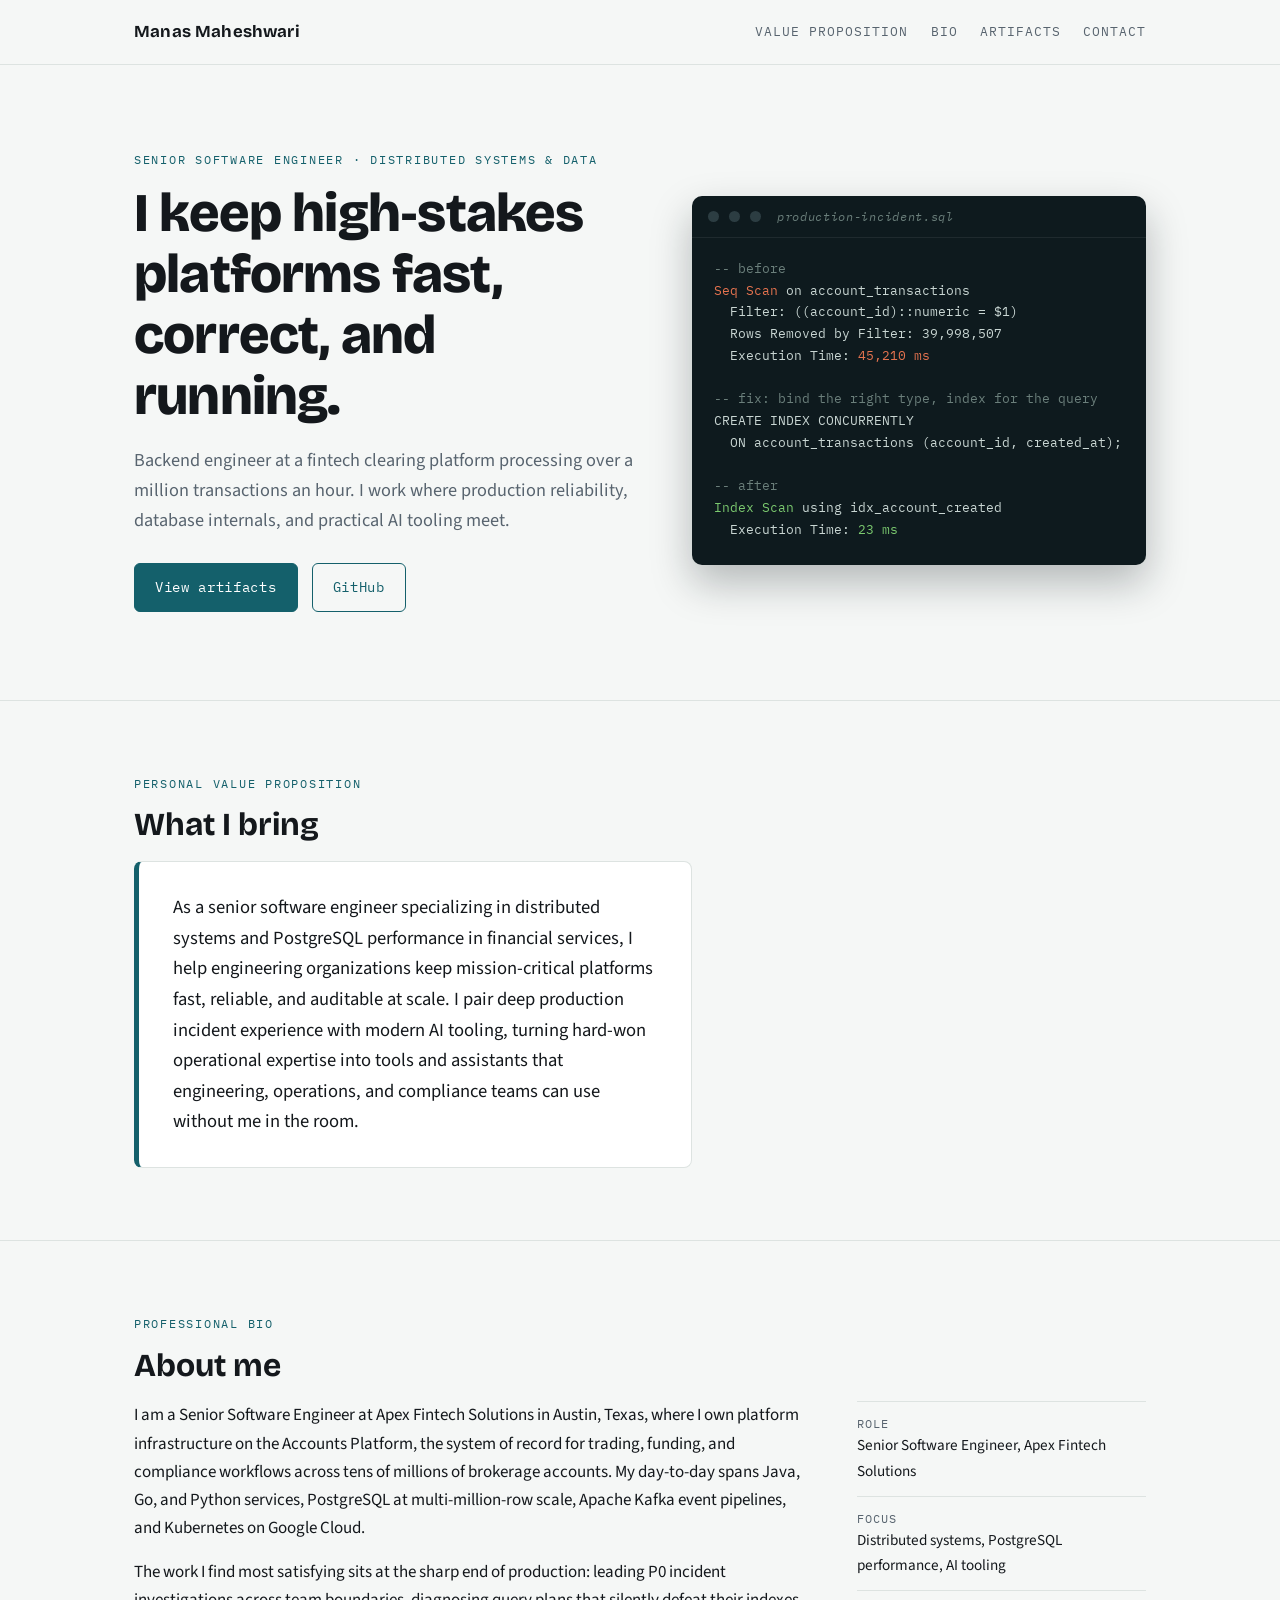
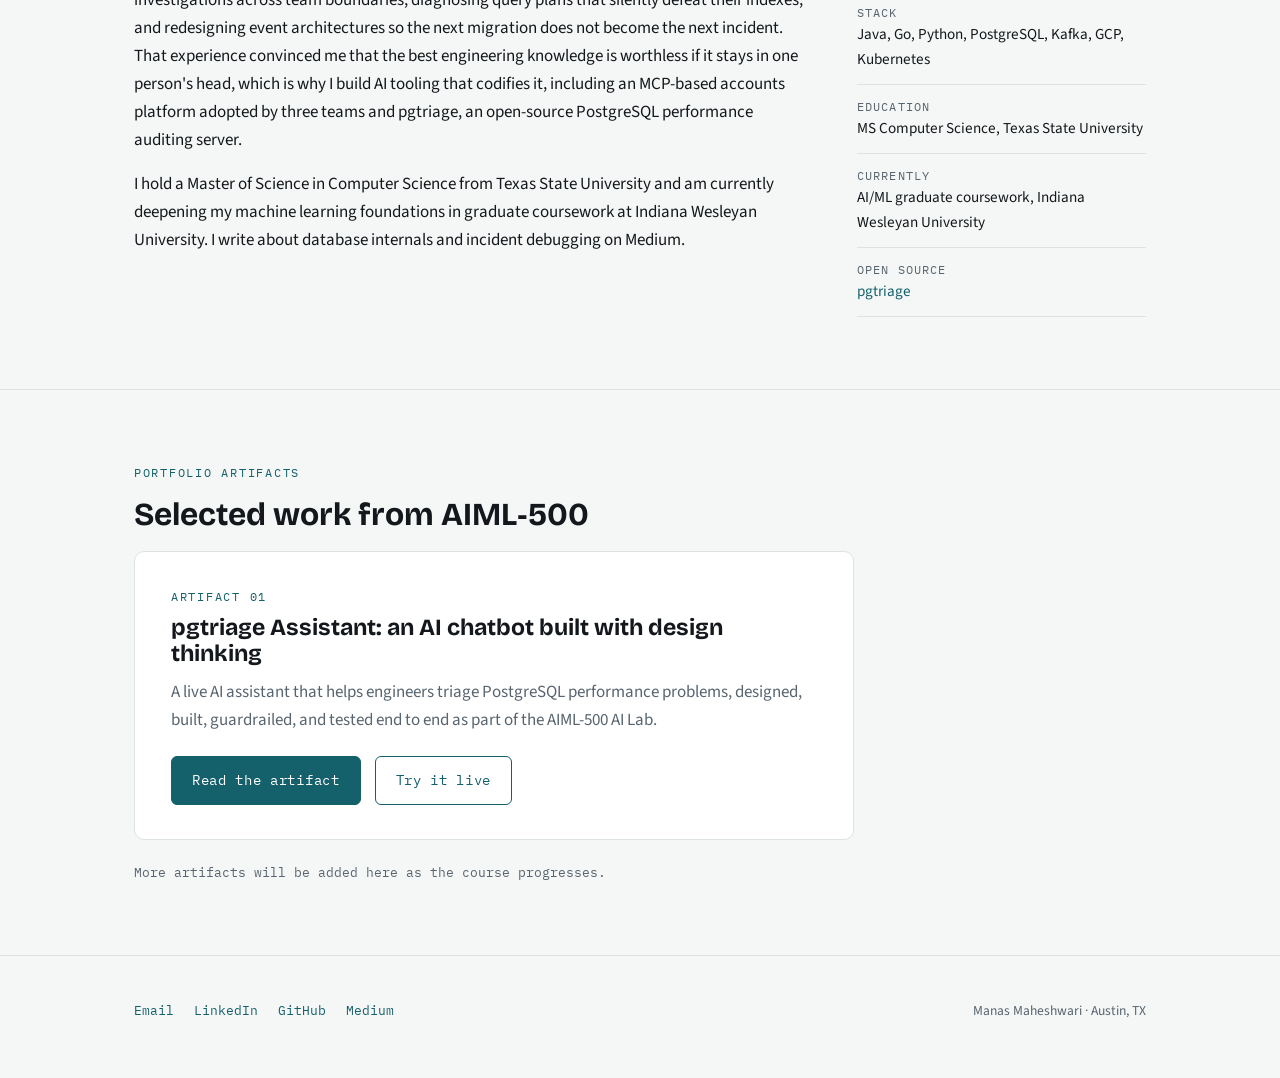
==== index.html @ 8189ac5e "Deploy portfolio site" ====
<!DOCTYPE html>
<html lang="en">
<head>
<meta charset="UTF-8">
<meta name="viewport" content="width=device-width, initial-scale=1.0">
<title>Manas Maheshwari | Senior Software Engineer</title>
<meta name="description" content="Professional portfolio of Manas Maheshwari, senior software engineer specializing in distributed systems, PostgreSQL performance, and AI tooling.">
<link rel="preconnect" href="https://fonts.googleapis.com">
<link rel="preconnect" href="https://fonts.gstatic.com" crossorigin>
<link href="https://fonts.googleapis.com/css2?family=Bricolage+Grotesque:wght@700;800&family=IBM+Plex+Mono:wght@400;500&family=Source+Sans+3:wght@400;600&display=swap" rel="stylesheet">
<link rel="stylesheet" href="styles.css">
</head>
<body>

<header class="site-head">
  <div class="wrap">
    <a class="wordmark" href="index.html">Manas Maheshwari</a>
    <nav class="site-nav" aria-label="Site">
      <a href="#value">Value Proposition</a>
      <a href="#bio">Bio</a>
      <a href="#artifacts">Artifacts</a>
      <a href="#contact">Contact</a>
    </nav>
  </div>
</header>

<main>

<section class="hero">
  <div class="wrap hero-grid">
    <div>
      <span class="eyebrow">Senior Software Engineer &middot; Distributed Systems &amp; Data</span>
      <h1>I keep high&#8209;stakes platforms fast, correct, and running.</h1>
      <p class="lede">Backend engineer at a fintech clearing platform processing over a million transactions an hour. I work where production reliability, database internals, and practical AI tooling meet.</p>
      <div class="hero-links">
        <a class="btn btn-solid" href="#artifacts">View artifacts</a>
        <a class="btn btn-ghost" href="https://github.com/manas-maheshwari" rel="noopener">GitHub</a>
      </div>
    </div>
    <div class="term" role="img" aria-label="Terminal showing a PostgreSQL query fixed from 45 seconds to 23 milliseconds by correcting a type cast and adding a composite index">
      <div class="term-bar"><span></span><span></span><span></span><em class="term-title">production-incident.sql</em></div>
      <pre><span class="t-dim">-- before</span>
<span class="t-bad">Seq Scan</span> on account_transactions
  Filter: ((account_id)::numeric = $1)
  Rows Removed by Filter: 39,998,507
  Execution Time: <span class="t-bad">45,210 ms</span>

<span class="t-dim">-- fix: bind the right type, index for the query</span>
CREATE INDEX CONCURRENTLY
  ON account_transactions (account_id, created_at);

<span class="t-dim">-- after</span>
<span class="t-good">Index Scan</span> using idx_account_created
  Execution Time: <span class="t-good">23 ms</span></pre>
    </div>
  </div>
</section>

<section id="value">
  <div class="wrap">
    <span class="eyebrow">Personal Value Proposition</span>
    <h2>What I bring</h2>
    <div class="vp-card">
      <p>As a senior software engineer specializing in distributed systems and PostgreSQL performance in financial services, I help engineering organizations keep mission&#8209;critical platforms fast, reliable, and auditable at scale. I pair deep production incident experience with modern AI tooling, turning hard&#8209;won operational expertise into tools and assistants that engineering, operations, and compliance teams can use without me in the room.</p>
    </div>
  </div>
</section>

<section id="bio">
  <div class="wrap">
    <span class="eyebrow">Professional Bio</span>
    <h2>About me</h2>
    <div class="bio-grid">
      <div>
        <p>I am a Senior Software Engineer at Apex Fintech Solutions in Austin, Texas, where I own platform infrastructure on the Accounts Platform, the system of record for trading, funding, and compliance workflows across tens of millions of brokerage accounts. My day&#8209;to&#8209;day spans Java, Go, and Python services, PostgreSQL at multi&#8209;million&#8209;row scale, Apache Kafka event pipelines, and Kubernetes on Google Cloud.</p>
        <p>The work I find most satisfying sits at the sharp end of production: leading P0 incident investigations across team boundaries, diagnosing query plans that silently defeat their indexes, and redesigning event architectures so the next migration does not become the next incident. That experience convinced me that the best engineering knowledge is worthless if it stays in one person's head, which is why I build AI tooling that codifies it, including an MCP&#8209;based accounts platform adopted by three teams and pgtriage, an open&#8209;source PostgreSQL performance auditing server.</p>
        <p>I hold a Master of Science in Computer Science from Texas State University and am currently deepening my machine learning foundations in graduate coursework at Indiana Wesleyan University. I write about database internals and incident debugging on Medium.</p>
      </div>
      <div>
        <ul class="fact-list">
          <li><span class="fact-label">Role</span>Senior Software Engineer, Apex Fintech Solutions</li>
          <li><span class="fact-label">Focus</span>Distributed systems, PostgreSQL performance, AI tooling</li>
          <li><span class="fact-label">Stack</span>Java, Go, Python, PostgreSQL, Kafka, GCP, Kubernetes</li>
          <li><span class="fact-label">Education</span>MS Computer Science, Texas State University</li>
          <li><span class="fact-label">Currently</span>AI/ML graduate coursework, Indiana Wesleyan University</li>
          <li><span class="fact-label">Open source</span><a href="https://github.com/pgtriage/pgtriage" rel="noopener">pgtriage</a></li>
        </ul>
      </div>
    </div>
  </div>
</section>

<section id="artifacts">
  <div class="wrap">
    <span class="eyebrow">Portfolio Artifacts</span>
    <h2>Selected work from AIML&#8209;500</h2>
    <article class="artifact-card">
      <span class="eyebrow">Artifact 01</span>
      <h3>pgtriage Assistant: an AI chatbot built with design thinking</h3>
      <p>A live AI assistant that helps engineers triage PostgreSQL performance problems, designed, built, guardrailed, and tested end to end as part of the AIML&#8209;500 AI Lab.</p>
      <div class="hero-links">
        <a class="btn btn-solid" href="artifacts/pgtriage-assistant.html">Read the artifact</a>
        <a class="btn btn-ghost" href="https://www.chatbase.co/re2tXFwC-G8Z8DfDyKkY0/help" rel="noopener">Try it live</a>
      </div>
    </article>
    <p class="coming">More artifacts will be added here as the course progresses.</p>
  </div>
</section>

</main>

<footer class="site-foot" id="contact">
  <div class="wrap">
    <div class="foot-links">
      <a href="mailto:manas07maheshwari@gmail.com">Email</a>
      <a href="https://www.linkedin.com/in/manasmaheshwari" rel="noopener">LinkedIn</a>
      <a href="https://github.com/manas-maheshwari" rel="noopener">GitHub</a>
      <a href="https://medium.com/@cs.mailmanas" rel="noopener">Medium</a>
    </div>
    <p class="foot-note">Manas Maheshwari &middot; Austin, TX</p>
  </div>
</footer>

</body>
</html>
---- styles.css ----
/* Manas Maheshwari - Professional Portfolio */

:root {
  --ink: #14181c;
  --slate: #58646f;
  --paper: #f5f7f6;
  --card: #ffffff;
  --line: #dde3e1;
  --petrol: #14606b;
  --petrol-dark: #0d4750;
  --term-bg: #0e1a1e;
  --term-text: #c9d6d3;
  --term-green: #7bc96f;
  --term-red: #e5734f;
  --term-dim: #6b7f7b;
}

* { box-sizing: border-box; margin: 0; padding: 0; }

html { scroll-behavior: smooth; }
@media (prefers-reduced-motion: reduce) {
  html { scroll-behavior: auto; }
  * { animation: none !important; transition: none !important; }
}

body {
  font-family: "Source Sans 3", "Segoe UI", system-ui, sans-serif;
  font-size: 17px;
  line-height: 1.65;
  color: var(--ink);
  background: var(--paper);
}

.wrap { max-width: 1060px; margin: 0 auto; padding: 0 24px; }

a { color: var(--petrol); text-decoration: none; }
a:hover { text-decoration: underline; }
a:focus-visible, button:focus-visible {
  outline: 3px solid var(--petrol);
  outline-offset: 2px;
  border-radius: 4px;
}

/* ---------- header ---------- */
.site-head {
  border-bottom: 1px solid var(--line);
  background: var(--paper);
}
.site-head .wrap {
  display: flex;
  align-items: center;
  justify-content: space-between;
  padding-top: 18px;
  padding-bottom: 18px;
  gap: 16px;
  flex-wrap: wrap;
}
.wordmark {
  font-family: "Bricolage Grotesque", sans-serif;
  font-weight: 700;
  font-size: 1.05rem;
  color: var(--ink);
  letter-spacing: 0.01em;
}
.wordmark:hover { text-decoration: none; color: var(--petrol); }
.site-nav { display: flex; gap: 22px; flex-wrap: wrap; }
.site-nav a {
  font-family: "IBM Plex Mono", monospace;
  font-size: 0.8rem;
  letter-spacing: 0.08em;
  text-transform: uppercase;
  color: var(--slate);
}
.site-nav a:hover { color: var(--petrol); text-decoration: none; }

/* ---------- shared type ---------- */
.eyebrow {
  font-family: "IBM Plex Mono", monospace;
  font-size: 0.78rem;
  letter-spacing: 0.14em;
  text-transform: uppercase;
  color: var(--petrol);
  display: block;
  margin-bottom: 14px;
}
h1, h2, h3 {
  font-family: "Bricolage Grotesque", sans-serif;
  line-height: 1.12;
  color: var(--ink);
}
h1 { font-size: clamp(2.2rem, 5.5vw, 3.4rem); font-weight: 800; letter-spacing: -0.015em; }
h2 { font-size: clamp(1.5rem, 3.2vw, 2rem); font-weight: 700; margin-bottom: 18px; }
h3 { font-size: 1.15rem; font-weight: 700; }
.lede { font-size: 1.14rem; color: var(--slate); max-width: 58ch; }

section { padding: 72px 0; }
section + section { border-top: 1px solid var(--line); }

/* ---------- hero ---------- */
.hero { padding: 84px 0 88px; }
.hero-grid {
  display: grid;
  grid-template-columns: minmax(0, 1.05fr) minmax(0, 0.95fr);
  gap: 56px;
  align-items: center;
}
.hero h1 { margin: 6px 0 18px; }
.hero .lede { margin-bottom: 28px; }
.hero-links { display: flex; gap: 14px; flex-wrap: wrap; }
.btn {
  display: inline-block;
  font-family: "IBM Plex Mono", monospace;
  font-size: 0.85rem;
  letter-spacing: 0.05em;
  padding: 12px 20px;
  border-radius: 6px;
  border: 1.5px solid var(--petrol);
}
.btn-solid { background: var(--petrol); color: #fff; }
.btn-solid:hover { background: var(--petrol-dark); border-color: var(--petrol-dark); text-decoration: none; }
.btn-ghost { color: var(--petrol); background: transparent; }
.btn-ghost:hover { background: rgba(20, 96, 107, 0.08); text-decoration: none; }

/* terminal card: the signature */
.term {
  background: var(--term-bg);
  border-radius: 10px;
  box-shadow: 0 18px 40px rgba(14, 26, 30, 0.28);
  overflow: hidden;
}
.term-bar {
  display: flex;
  align-items: center;
  gap: 10px;
  padding: 11px 16px;
  border-bottom: 1px solid rgba(255, 255, 255, 0.07);
}
.term-bar span { width: 11px; height: 11px; border-radius: 50%; background: #2c3d42; display: inline-block; }
.term-title {
  font-family: "IBM Plex Mono", monospace;
  font-size: 0.72rem;
  color: var(--term-dim);
  margin-left: 6px;
  letter-spacing: 0.06em;
}
.term pre {
  font-family: "IBM Plex Mono", monospace;
  font-size: 0.8rem;
  line-height: 1.7;
  color: var(--term-text);
  padding: 20px 22px 24px;
  overflow-x: auto;
}
.t-dim { color: var(--term-dim); }
.t-bad { color: var(--term-red); }
.t-good { color: var(--term-green); }

/* ---------- value prop ---------- */
.vp-card {
  background: var(--card);
  border: 1px solid var(--line);
  border-left: 5px solid var(--petrol);
  border-radius: 8px;
  padding: 30px 34px;
  font-size: 1.16rem;
  max-width: 62ch;
}

/* ---------- bio ---------- */
.bio-grid {
  display: grid;
  grid-template-columns: minmax(0, 1.4fr) minmax(0, 0.6fr);
  gap: 48px;
}
.bio-grid p + p { margin-top: 16px; }
.fact-list { list-style: none; }
.fact-list li {
  padding: 12px 0;
  border-bottom: 1px solid var(--line);
  font-size: 0.95rem;
}
.fact-list li:first-child { border-top: 1px solid var(--line); }
.fact-label {
  font-family: "IBM Plex Mono", monospace;
  font-size: 0.72rem;
  letter-spacing: 0.1em;
  text-transform: uppercase;
  color: var(--slate);
  display: block;
}

/* ---------- artifacts ---------- */
.artifact-card {
  background: var(--card);
  border: 1px solid var(--line);
  border-radius: 10px;
  padding: 34px 36px;
  max-width: 720px;
}
.artifact-card .eyebrow { margin-bottom: 8px; }
.artifact-card h3 { font-size: 1.45rem; margin-bottom: 12px; }
.artifact-card p { color: var(--slate); margin-bottom: 22px; }
.coming {
  margin-top: 22px;
  font-family: "IBM Plex Mono", monospace;
  font-size: 0.8rem;
  color: var(--slate);
}

/* ---------- artifact detail page ---------- */
.art-head { padding: 64px 0 40px; }
.art-head h1 { font-size: clamp(1.9rem, 4.5vw, 2.7rem); margin: 6px 0 14px; }
.art-meta {
  font-family: "IBM Plex Mono", monospace;
  font-size: 0.8rem;
  color: var(--slate);
}
.art-body { padding-bottom: 80px; }
.art-section { padding: 34px 0; border-top: 1px solid var(--line); }
.art-section h2 { font-size: 1.25rem; margin-bottom: 12px; }
.art-section p + p { margin-top: 14px; }
.art-section ul, .art-section ol { margin: 12px 0 0 22px; }
.art-section li { margin-bottom: 8px; }
.art-cta { margin: 26px 0 10px; display: flex; gap: 14px; flex-wrap: wrap; }

.vp-split { display: grid; grid-template-columns: 1fr 1fr; gap: 26px; margin-top: 16px; }
.vp-split .cell {
  background: var(--card);
  border: 1px solid var(--line);
  border-radius: 8px;
  padding: 22px 24px;
}
.vp-split h3 { margin-bottom: 8px; font-size: 1rem; }

/* chat excerpt */
.chat {
  background: var(--card);
  border: 1px solid var(--line);
  border-radius: 10px;
  padding: 26px;
  margin-top: 18px;
  max-width: 640px;
}
.chat .msg { margin-bottom: 16px; }
.chat .who {
  font-family: "IBM Plex Mono", monospace;
  font-size: 0.7rem;
  letter-spacing: 0.1em;
  text-transform: uppercase;
  color: var(--slate);
  display: block;
  margin-bottom: 4px;
}
.chat .bubble {
  border-radius: 8px;
  padding: 12px 16px;
  font-size: 0.95rem;
}
.chat .user .bubble { background: var(--petrol); color: #fff; }
.chat .bot .bubble { background: var(--paper); border: 1px solid var(--line); }

/* ---------- footer ---------- */
.site-foot {
  border-top: 1px solid var(--line);
  padding: 44px 0 56px;
}
.site-foot .wrap { display: flex; justify-content: space-between; gap: 20px; flex-wrap: wrap; }
.foot-links { display: flex; gap: 20px; flex-wrap: wrap; }
.foot-links a { font-family: "IBM Plex Mono", monospace; font-size: 0.82rem; }
.foot-note { color: var(--slate); font-size: 0.85rem; }

/* ---------- responsive ---------- */
@media (max-width: 860px) {
  .hero-grid, .bio-grid, .vp-split { grid-template-columns: 1fr; }
  .hero { padding: 56px 0 64px; }
  section { padding: 56px 0; }
}
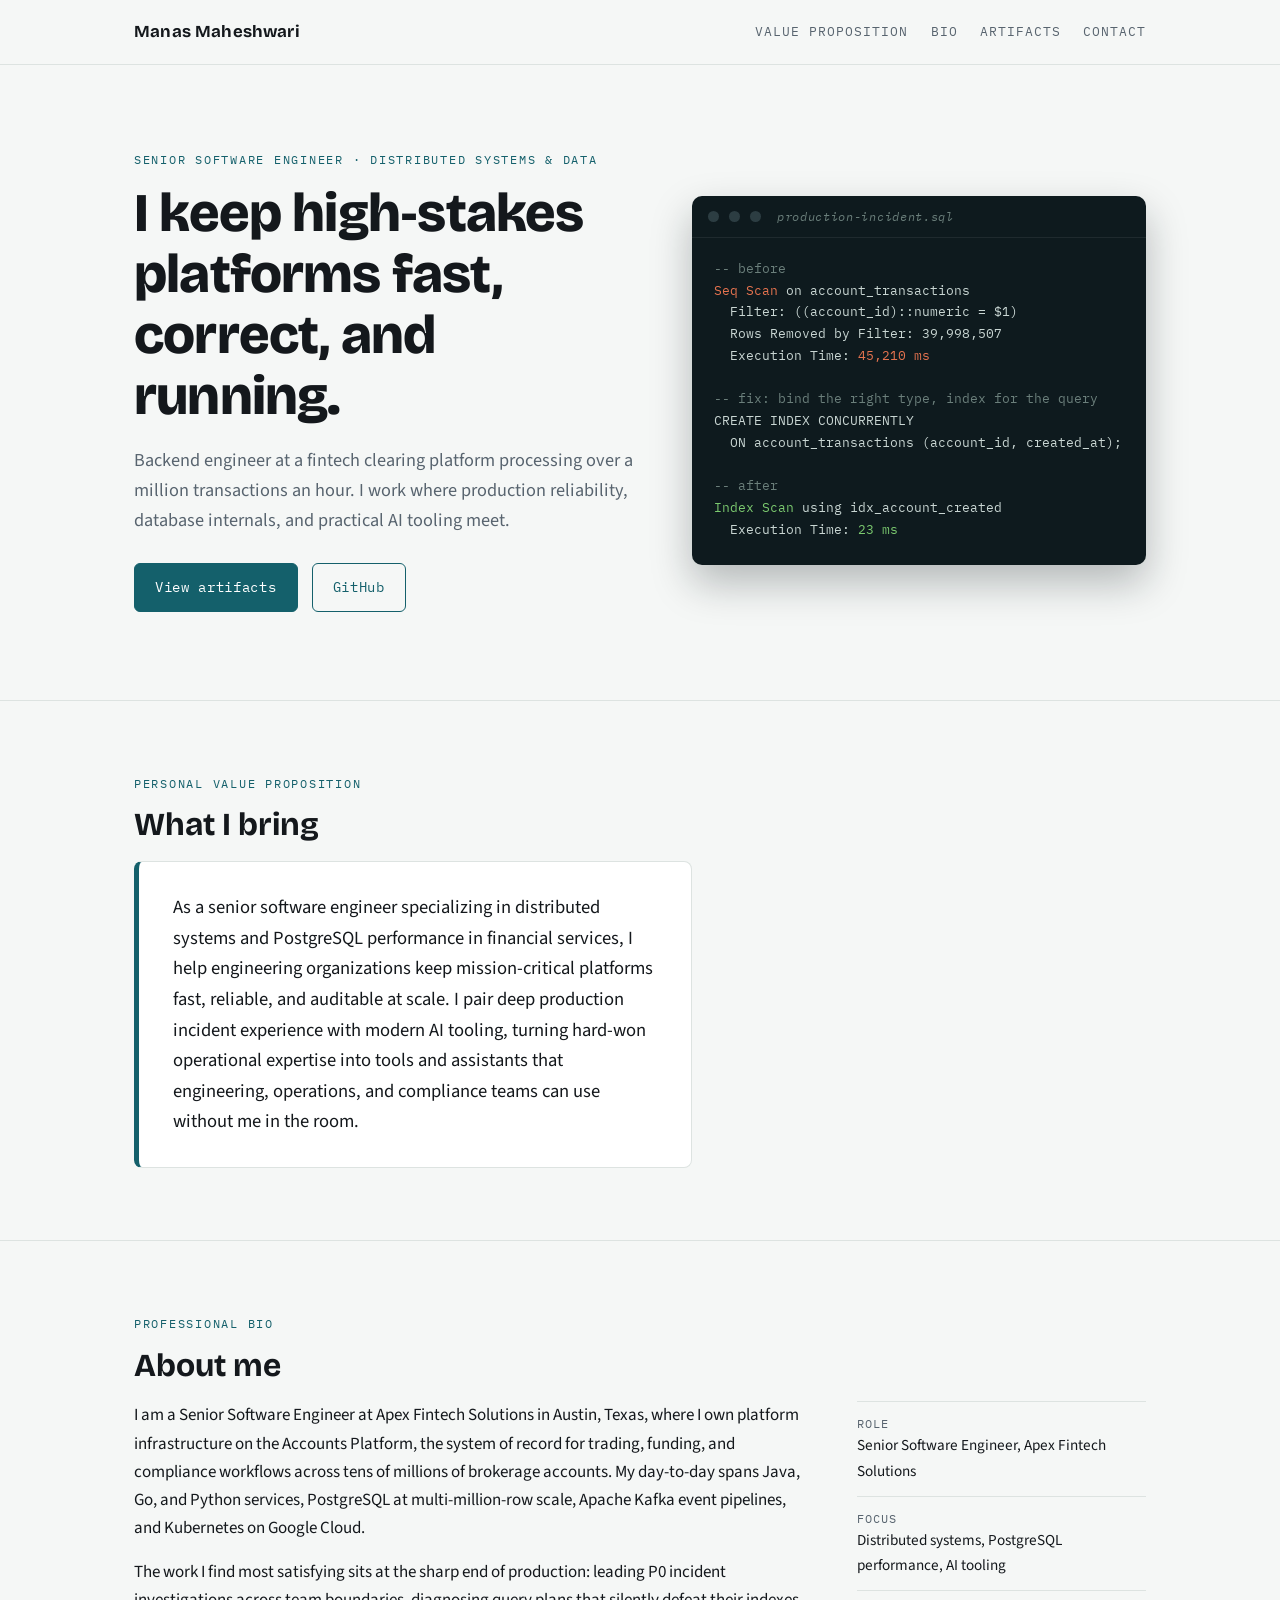
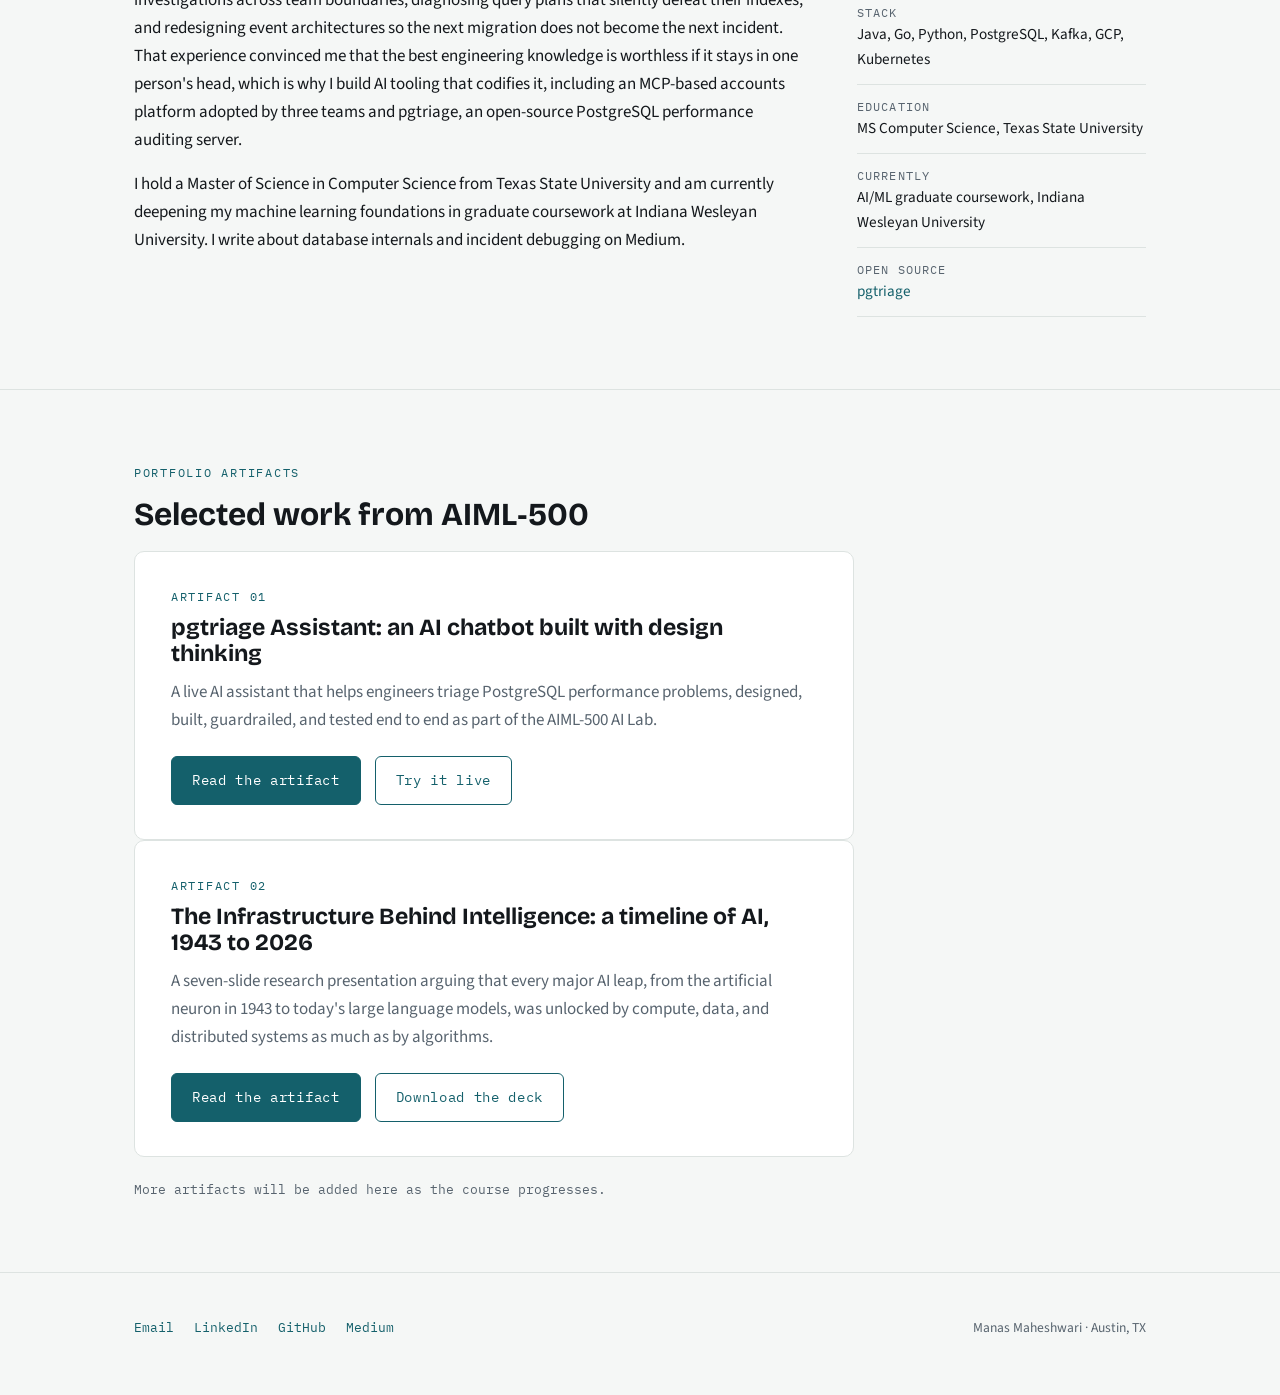
==== commit d33ed572: "Add Artifact 2: The Infrastructure Behind Intelligence (AIML-500 1.3)" ====
--- a/index.html
+++ b/index.html
@@ -103,6 +103,15 @@
         <a class="btn btn-ghost" href="https://www.chatbase.co/re2tXFwC-G8Z8DfDyKkY0/help" rel="noopener">Try it live</a>
       </div>
     </article>
+    <article class="artifact-card">
+      <span class="eyebrow">Artifact 02</span>
+      <h3>The Infrastructure Behind Intelligence: a timeline of AI, 1943 to 2026</h3>
+      <p>A seven&#8209;slide research presentation arguing that every major AI leap, from the artificial neuron in 1943 to today's large language models, was unlocked by compute, data, and distributed systems as much as by algorithms.</p>
+      <div class="hero-links">
+        <a class="btn btn-solid" href="artifacts/ai-ml-timelines.html">Read the artifact</a>
+        <a class="btn btn-ghost" href="artifacts/ai-ml-timelines.pptx">Download the deck</a>
+      </div>
+    </article>
     <p class="coming">More artifacts will be added here as the course progresses.</p>
   </div>
 </section>
--- a/styles.css
+++ b/styles.css
@@ -275,3 +275,28 @@
   .hero { padding: 56px 0 64px; }
   section { padding: 56px 0; }
 }
+
+/* timeline excerpt (artifact 02) */
+.tl {
+  border: 1px solid var(--line);
+  border-radius: 10px;
+  background: var(--card);
+  padding: 22px 28px;
+  margin-top: 18px;
+}
+.tl-item {
+  display: grid;
+  grid-template-columns: 72px 1fr;
+  gap: 16px;
+  padding: 13px 0;
+}
+.tl-item + .tl-item { border-top: 1px solid var(--line); }
+.tl-year {
+  font-family: "IBM Plex Mono", monospace;
+  font-size: 0.85rem;
+  font-weight: 500;
+  color: var(--petrol);
+  padding-top: 2px;
+}
+.tl-body strong { display: block; }
+.tl-infra { color: var(--slate); font-size: 0.95rem; }
